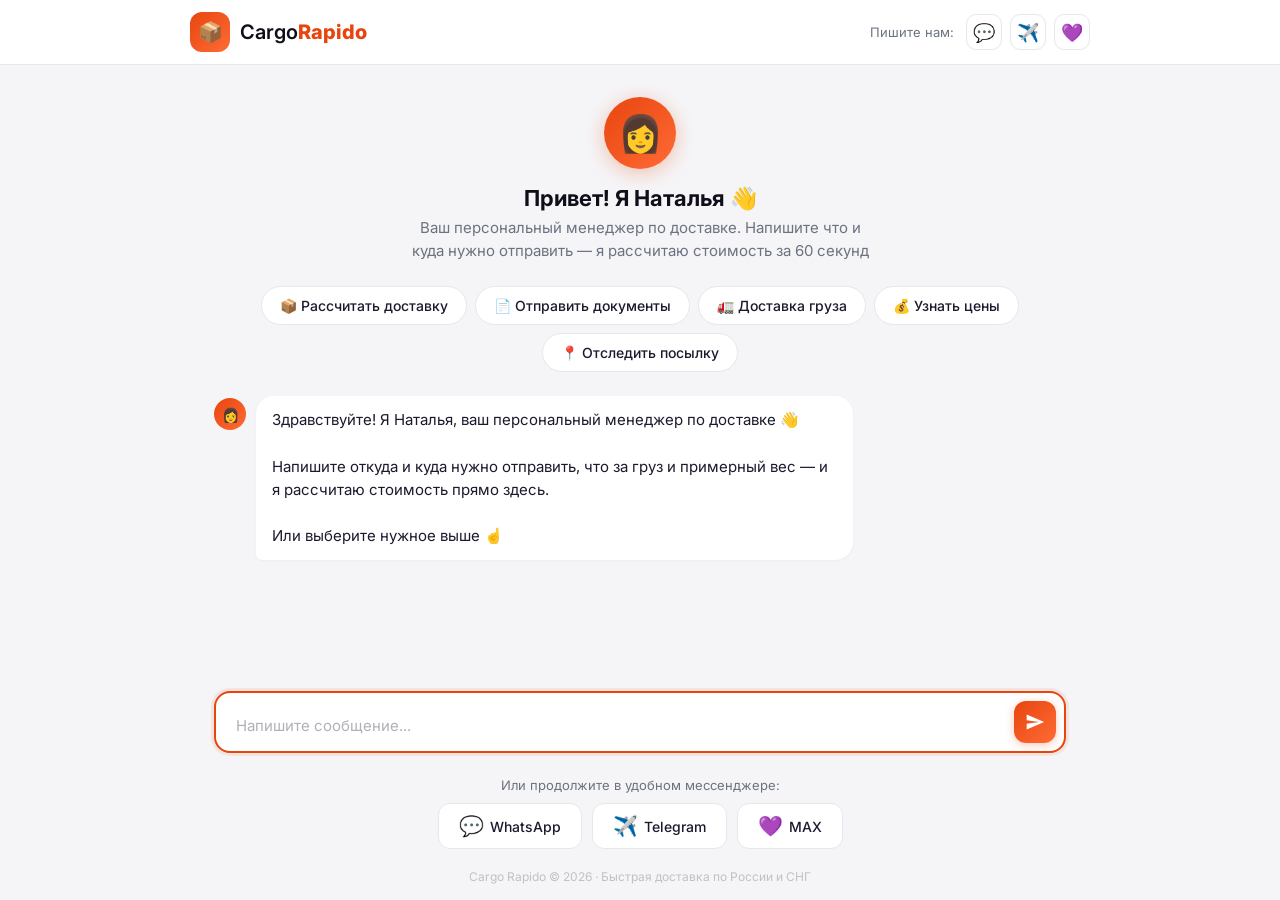
==== v2.html @ 40c9b36f "Add v2 - chat-first design, single dialog window" ====
<!DOCTYPE html>
<html lang="ru">
<head>
    <meta charset="UTF-8">
    <meta name="viewport" content="width=device-width, initial-scale=1.0, maximum-scale=1.0, user-scalable=no">
    <title>Cargo Rapido — Доставка по России и СНГ</title>
    <meta name="description" content="Напишите нам — и мы рассчитаем доставку за 60 секунд. Без форм, без ожидания.">
    <link rel="preconnect" href="https://fonts.googleapis.com">
    <link href="https://fonts.googleapis.com/css2?family=Inter:wght@400;500;600;700;800&display=swap" rel="stylesheet">
    <style>
        *, *::before, *::after { margin: 0; padding: 0; box-sizing: border-box; }

        :root {
            --primary: #E8450E;
            --primary-dark: #C73A0A;
            --primary-light: #FF6B35;
            --dark: #0F0F1A;
            --text: #1A1A2E;
            --text-light: #6B7280;
            --bg: #F5F5F7;
            --white: #FFFFFF;
            --border: #E5E7EB;
            --chat-bg: #FFFFFF;
            --msg-bot: #F0F0F5;
            --msg-user: var(--primary);
            --gradient: linear-gradient(135deg, var(--primary), var(--primary-light));
        }

        html, body {
            height: 100%;
            font-family: 'Inter', -apple-system, BlinkMacSystemFont, sans-serif;
            background: var(--bg);
            color: var(--text);
            -webkit-font-smoothing: antialiased;
        }

        body {
            display: flex;
            flex-direction: column;
        }

        /* ============ HEADER ============ */
        .header {
            background: var(--white);
            border-bottom: 1px solid var(--border);
            padding: 0 24px;
            flex-shrink: 0;
        }
        .header-inner {
            max-width: 900px;
            margin: 0 auto;
            height: 64px;
            display: flex;
            align-items: center;
            justify-content: space-between;
        }
        .logo {
            display: flex;
            align-items: center;
            gap: 10px;
            text-decoration: none;
            color: var(--dark);
        }
        .logo-icon {
            width: 40px;
            height: 40px;
            background: var(--gradient);
            border-radius: 12px;
            display: flex;
            align-items: center;
            justify-content: center;
            font-size: 20px;
        }
        .logo-text {
            font-size: 20px;
            font-weight: 600;
        }
        .logo-text strong {
            font-weight: 800;
            color: var(--primary);
        }
        .header-channels {
            display: flex;
            gap: 8px;
            align-items: center;
        }
        .header-channels span {
            font-size: 13px;
            color: var(--text-light);
            margin-right: 4px;
        }
        .channel-btn {
            width: 36px;
            height: 36px;
            border-radius: 10px;
            border: 1.5px solid var(--border);
            background: var(--white);
            display: flex;
            align-items: center;
            justify-content: center;
            cursor: pointer;
            transition: all 0.2s;
            text-decoration: none;
            font-size: 18px;
        }
        .channel-btn:hover {
            border-color: var(--primary);
            transform: translateY(-1px);
            box-shadow: 0 2px 8px rgba(0,0,0,0.08);
        }
        .channel-btn.wa:hover { border-color: #25D366; }
        .channel-btn.tg:hover { border-color: #0088cc; }
        .channel-btn.max:hover { border-color: #168DE2; }

        /* ============ MAIN CHAT ============ */
        .chat-wrapper {
            flex: 1;
            display: flex;
            flex-direction: column;
            max-width: 900px;
            width: 100%;
            margin: 0 auto;
            padding: 0;
            min-height: 0;
        }

        /* Welcome banner */
        .welcome {
            text-align: center;
            padding: 32px 24px 16px;
            flex-shrink: 0;
        }
        .welcome-avatar {
            width: 72px;
            height: 72px;
            border-radius: 50%;
            background: var(--gradient);
            display: flex;
            align-items: center;
            justify-content: center;
            font-size: 36px;
            margin: 0 auto 16px;
            box-shadow: 0 4px 20px rgba(232,69,14,0.3);
        }
        .welcome h1 {
            font-size: 22px;
            font-weight: 700;
            margin-bottom: 6px;
            color: var(--dark);
        }
        .welcome p {
            font-size: 15px;
            color: var(--text-light);
            max-width: 460px;
            margin: 0 auto;
            line-height: 1.5;
        }
        .welcome-hide { display: none; }

        /* Quick actions */
        .quick-actions {
            display: flex;
            gap: 8px;
            padding: 8px 24px 16px;
            flex-wrap: wrap;
            justify-content: center;
            flex-shrink: 0;
        }
        .quick-btn {
            padding: 10px 18px;
            background: var(--white);
            border: 1.5px solid var(--border);
            border-radius: 50px;
            font-size: 14px;
            font-family: inherit;
            font-weight: 500;
            color: var(--text);
            cursor: pointer;
            transition: all 0.2s;
            white-space: nowrap;
        }
        .quick-btn:hover {
            border-color: var(--primary);
            color: var(--primary);
            background: #FFF5F0;
        }
        .quick-hide { display: none; }

        /* Messages area */
        .messages {
            flex: 1;
            overflow-y: auto;
            padding: 8px 24px;
            display: flex;
            flex-direction: column;
            gap: 6px;
            min-height: 0;
        }

        .msg {
            display: flex;
            max-width: 75%;
            animation: msgIn 0.3s ease;
        }
        @keyframes msgIn {
            from { opacity: 0; transform: translateY(8px); }
            to { opacity: 1; transform: translateY(0); }
        }
        .msg.bot { align-self: flex-start; }
        .msg.user { align-self: flex-end; }

        .msg-avatar {
            width: 32px;
            height: 32px;
            border-radius: 50%;
            background: var(--gradient);
            display: flex;
            align-items: center;
            justify-content: center;
            font-size: 14px;
            flex-shrink: 0;
            margin-right: 10px;
            margin-top: 2px;
        }

        .msg-bubble {
            padding: 12px 16px;
            border-radius: 18px;
            font-size: 15px;
            line-height: 1.55;
            white-space: pre-wrap;
            word-break: break-word;
        }
        .msg.bot .msg-bubble {
            background: var(--white);
            color: var(--text);
            border-bottom-left-radius: 6px;
            box-shadow: 0 1px 3px rgba(0,0,0,0.04);
        }
        .msg.user .msg-bubble {
            background: var(--msg-user);
            color: white;
            border-bottom-right-radius: 6px;
        }

        .msg-typing .msg-bubble {
            color: var(--text-light);
        }
        .typing-dots {
            display: inline-flex;
            gap: 4px;
            align-items: center;
            height: 20px;
        }
        .typing-dots span {
            width: 7px;
            height: 7px;
            border-radius: 50%;
            background: var(--text-light);
            animation: dotBounce 1.4s infinite;
        }
        .typing-dots span:nth-child(2) { animation-delay: 0.2s; }
        .typing-dots span:nth-child(3) { animation-delay: 0.4s; }
        @keyframes dotBounce {
            0%, 60%, 100% { transform: translateY(0); opacity: 0.4; }
            30% { transform: translateY(-6px); opacity: 1; }
        }

        /* Input area */
        .input-area {
            flex-shrink: 0;
            padding: 12px 24px 24px;
            background: var(--bg);
        }
        .input-wrap {
            max-width: 900px;
            margin: 0 auto;
            display: flex;
            gap: 10px;
            align-items: flex-end;
            background: var(--white);
            border: 2px solid var(--border);
            border-radius: 16px;
            padding: 8px 8px 8px 20px;
            transition: border-color 0.2s;
        }
        .input-wrap:focus-within {
            border-color: var(--primary);
            box-shadow: 0 0 0 3px rgba(232,69,14,0.1);
        }
        .input-wrap textarea {
            flex: 1;
            border: none;
            outline: none;
            font-family: inherit;
            font-size: 15px;
            resize: none;
            max-height: 120px;
            line-height: 1.5;
            padding: 6px 0;
            background: transparent;
        }
        .input-wrap textarea::placeholder {
            color: #B0B0B8;
        }
        .send-btn {
            width: 42px;
            height: 42px;
            border-radius: 12px;
            background: var(--gradient);
            border: none;
            cursor: pointer;
            display: flex;
            align-items: center;
            justify-content: center;
            flex-shrink: 0;
            transition: all 0.2s;
            box-shadow: 0 2px 8px rgba(232,69,14,0.3);
        }
        .send-btn:hover {
            transform: scale(1.05);
            box-shadow: 0 4px 15px rgba(232,69,14,0.4);
        }
        .send-btn:disabled {
            opacity: 0.5;
            cursor: not-allowed;
            transform: none;
        }
        .send-btn svg {
            width: 20px;
            height: 20px;
            fill: white;
        }

        /* Channels footer */
        .channels-footer {
            flex-shrink: 0;
            text-align: center;
            padding: 0 24px 20px;
        }
        .channels-footer p {
            font-size: 13px;
            color: var(--text-light);
            margin-bottom: 10px;
        }
        .channels-row {
            display: flex;
            gap: 10px;
            justify-content: center;
        }
        .ch-link {
            display: flex;
            align-items: center;
            gap: 6px;
            padding: 10px 20px;
            background: var(--white);
            border: 1.5px solid var(--border);
            border-radius: 12px;
            text-decoration: none;
            color: var(--text);
            font-size: 14px;
            font-weight: 500;
            transition: all 0.2s;
        }
        .ch-link:hover {
            transform: translateY(-2px);
            box-shadow: 0 4px 12px rgba(0,0,0,0.08);
        }
        .ch-link.wa:hover { border-color: #25D366; color: #25D366; }
        .ch-link.tg:hover { border-color: #0088cc; color: #0088cc; }
        .ch-link.max:hover { border-color: #168DE2; color: #168DE2; }
        .ch-icon { font-size: 20px; }

        /* Powered by */
        .powered {
            text-align: center;
            padding: 0 0 16px;
            font-size: 12px;
            color: #C0C0C8;
        }
        .powered a {
            color: #A0A0A8;
            text-decoration: none;
        }

        /* ============ RESPONSIVE ============ */
        @media (max-width: 600px) {
            .header-inner { height: 56px; }
            .header-channels span { display: none; }
            .logo-text { font-size: 17px; }
            .welcome { padding: 24px 16px 12px; }
            .welcome h1 { font-size: 19px; }
            .welcome p { font-size: 14px; }
            .welcome-avatar { width: 60px; height: 60px; font-size: 28px; }
            .quick-actions { padding: 8px 16px 12px; }
            .quick-btn { padding: 8px 14px; font-size: 13px; }
            .messages { padding: 8px 16px; }
            .msg { max-width: 88%; }
            .input-area { padding: 8px 12px 16px; }
            .input-wrap { padding: 6px 6px 6px 14px; border-radius: 14px; }
            .channels-footer { padding: 0 16px 16px; }
            .ch-link { padding: 8px 14px; font-size: 13px; }
        }
    </style>
</head>
<body>

<!-- HEADER -->
<header class="header">
    <div class="header-inner">
        <a href="/" class="logo">
            <div class="logo-icon">📦</div>
            <span class="logo-text">Cargo<strong>Rapido</strong></span>
        </a>
        <div class="header-channels">
            <span>Пишите нам:</span>
            <a href="https://wa.me/74951234567" class="channel-btn wa" title="WhatsApp">💬</a>
            <a href="https://t.me/cargorapido_bot" class="channel-btn tg" title="Telegram">✈️</a>
            <a href="#" class="channel-btn max" title="VK / MAX">💜</a>
        </div>
    </div>
</header>

<!-- CHAT -->
<div class="chat-wrapper">

    <!-- Welcome -->
    <div class="welcome" id="welcome">
        <div class="welcome-avatar">👩</div>
        <h1>Привет! Я Наталья 👋</h1>
        <p>Ваш персональный менеджер по доставке. Напишите что и куда нужно отправить — я рассчитаю стоимость за 60 секунд</p>
    </div>

    <!-- Quick actions -->
    <div class="quick-actions" id="quick-actions">
        <button class="quick-btn" data-msg="Рассчитать доставку посылки">📦 Рассчитать доставку</button>
        <button class="quick-btn" data-msg="Отправить документы">📄 Отправить документы</button>
        <button class="quick-btn" data-msg="Доставка груза по России">🚛 Доставка груза</button>
        <button class="quick-btn" data-msg="Какие у вас цены?">💰 Узнать цены</button>
        <button class="quick-btn" data-msg="Отследить мою посылку">📍 Отследить посылку</button>
    </div>

    <!-- Messages -->
    <div class="messages" id="messages"></div>

    <!-- Input -->
    <div class="input-area">
        <div class="input-wrap">
            <textarea id="input" rows="1" placeholder="Напишите сообщение..." autofocus></textarea>
            <button class="send-btn" id="send-btn" title="Отправить">
                <svg viewBox="0 0 24 24"><path d="M2.01 21L23 12 2.01 3 2 10l15 2-15 2z"/></svg>
            </button>
        </div>
    </div>

    <!-- Channels -->
    <div class="channels-footer">
        <p>Или продолжите в удобном мессенджере:</p>
        <div class="channels-row">
            <a href="https://wa.me/74951234567" class="ch-link wa">
                <span class="ch-icon">💬</span> WhatsApp
            </a>
            <a href="https://t.me/cargorapido_bot" class="ch-link tg">
                <span class="ch-icon">✈️</span> Telegram
            </a>
            <a href="#" class="ch-link max">
                <span class="ch-icon">💜</span> MAX
            </a>
        </div>
    </div>

    <div class="powered">
        Cargo Rapido © 2026 · Быстрая доставка по России и СНГ
    </div>
</div>

<script>
const API_URL = window.CARGO_AI_API || 'https://cargo-rapido-assistant-production.up.railway.app';
const SESSION_KEY = 'cargo_session';
const messagesEl = document.getElementById('messages');
const inputEl = document.getElementById('input');
const sendBtn = document.getElementById('send-btn');
const welcomeEl = document.getElementById('welcome');
const quickEl = document.getElementById('quick-actions');

let sessionId = localStorage.getItem(SESSION_KEY);
if (!sessionId) {
    sessionId = 's_' + Math.random().toString(36).substr(2, 10) + Date.now();
    localStorage.setItem(SESSION_KEY, sessionId);
}

// Auto-resize textarea
inputEl.addEventListener('input', () => {
    inputEl.style.height = 'auto';
    inputEl.style.height = Math.min(inputEl.scrollHeight, 120) + 'px';
});

// Send on Enter (Shift+Enter for newline)
inputEl.addEventListener('keydown', (e) => {
    if (e.key === 'Enter' && !e.shiftKey) {
        e.preventDefault();
        sendMessage();
    }
});

sendBtn.addEventListener('click', sendMessage);

// Quick action buttons
document.querySelectorAll('.quick-btn').forEach(btn => {
    btn.addEventListener('click', () => {
        const msg = btn.dataset.msg;
        inputEl.value = msg;
        sendMessage();
    });
});

function addMessage(type, content, isHtml = false) {
    const div = document.createElement('div');
    div.className = `msg ${type}`;

    let inner = '';
    if (type === 'bot') {
        inner += '<div class="msg-avatar">👩</div>';
    }

    const bubble = document.createElement('div');
    bubble.className = 'msg-bubble';
    if (isHtml) {
        bubble.innerHTML = content;
    } else {
        bubble.textContent = content;
    }

    div.innerHTML = inner;
    div.appendChild(bubble);
    messagesEl.appendChild(div);
    messagesEl.scrollTop = messagesEl.scrollHeight;
    return div;
}

function showTyping() {
    const div = document.createElement('div');
    div.className = 'msg bot msg-typing';
    div.id = 'typing';
    div.innerHTML = `
        <div class="msg-avatar">👩</div>
        <div class="msg-bubble">
            <div class="typing-dots"><span></span><span></span><span></span></div>
        </div>
    `;
    messagesEl.appendChild(div);
    messagesEl.scrollTop = messagesEl.scrollHeight;
}

function hideTyping() {
    const t = document.getElementById('typing');
    if (t) t.remove();
}

async function sendMessage() {
    const text = inputEl.value.trim();
    if (!text) return;

    // Hide welcome & quick actions after first message
    welcomeEl.classList.add('welcome-hide');
    quickEl.classList.add('quick-hide');

    inputEl.value = '';
    inputEl.style.height = 'auto';
    sendBtn.disabled = true;

    addMessage('user', text);
    showTyping();

    try {
        const resp = await fetch(`${API_URL}/chat`, {
            method: 'POST',
            headers: { 'Content-Type': 'application/json' },
            body: JSON.stringify({ session_id: sessionId, message: text }),
        });

        if (!resp.ok) throw new Error('API error');

        const data = await resp.json();
        hideTyping();
        addMessage('bot', data.reply);
    } catch (err) {
        hideTyping();
        addMessage('bot', 'Извините, сейчас я не могу ответить. Напишите нам в WhatsApp или Telegram — менеджер ответит мгновенно! 🙏');
    }

    sendBtn.disabled = false;
    inputEl.focus();
}

// Show initial greeting after brief delay
setTimeout(() => {
    addMessage('bot', 'Здравствуйте! Я Наталья, ваш персональный менеджер по доставке 👋\n\nНапишите откуда и куда нужно отправить, что за груз и примерный вес — и я рассчитаю стоимость прямо здесь.\n\nИли выберите нужное выше ☝️');
}, 800);
</script>

</body>
</html>
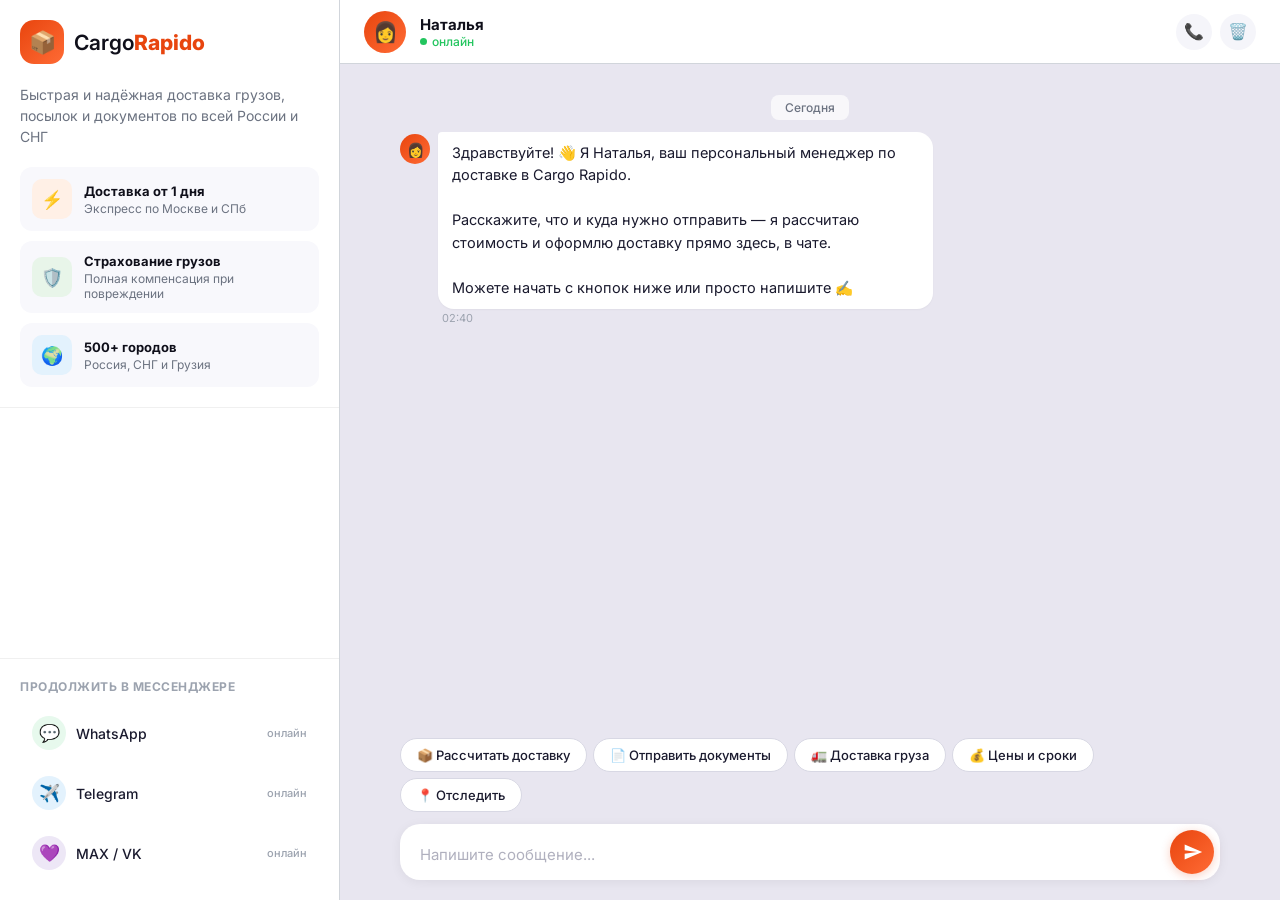
==== commit ac4f4caf: "v2 redesign: full messenger-style chat interface like WhatsApp Web" ====
--- a/v2.html
+++ b/v2.html
@@ -2,9 +2,9 @@
 <html lang="ru">
 <head>
     <meta charset="UTF-8">
-    <meta name="viewport" content="width=device-width, initial-scale=1.0, maximum-scale=1.0, user-scalable=no">
+    <meta name="viewport" content="width=device-width, initial-scale=1.0, maximum-scale=1.0">
     <title>Cargo Rapido — Доставка по России и СНГ</title>
-    <meta name="description" content="Напишите нам — и мы рассчитаем доставку за 60 секунд. Без форм, без ожидания.">
+    <meta name="description" content="Напишите менеджеру — рассчитаем доставку за 60 секунд">
     <link rel="preconnect" href="https://fonts.googleapis.com">
     <link href="https://fonts.googleapis.com/css2?family=Inter:wght@400;500;600;700;800&display=swap" rel="stylesheet">
     <style>
@@ -12,221 +12,308 @@
 
         :root {
             --primary: #E8450E;
-            --primary-dark: #C73A0A;
             --primary-light: #FF6B35;
             --dark: #0F0F1A;
             --text: #1A1A2E;
             --text-light: #6B7280;
-            --bg: #F5F5F7;
+            --text-muted: #9CA3AF;
+            --bg: #EFEEF4;
+            --chat-bg: #E8E6F0;
             --white: #FFFFFF;
-            --border: #E5E7EB;
-            --chat-bg: #FFFFFF;
-            --msg-bot: #F0F0F5;
-            --msg-user: var(--primary);
+            --border: #D1D5DB;
             --gradient: linear-gradient(135deg, var(--primary), var(--primary-light));
         }
 
         html, body {
             height: 100%;
-            font-family: 'Inter', -apple-system, BlinkMacSystemFont, sans-serif;
-            background: var(--bg);
+            font-family: 'Inter', -apple-system, sans-serif;
+            background: var(--dark);
+            -webkit-font-smoothing: antialiased;
+            overflow: hidden;
+        }
+
+        /* ============ FULL PAGE LAYOUT ============ */
+        .app {
+            height: 100%;
+            display: flex;
+            background: var(--dark);
+        }
+
+        /* ============ SIDEBAR ============ */
+        .sidebar {
+            width: 340px;
+            background: var(--white);
+            border-right: 1px solid var(--border);
+            display: flex;
+            flex-direction: column;
+            flex-shrink: 0;
+        }
+        .sidebar-header {
+            padding: 20px;
+            border-bottom: 1px solid #F0F0F0;
+        }
+        .sidebar-logo {
+            display: flex;
+            align-items: center;
+            gap: 10px;
+            margin-bottom: 20px;
+        }
+        .sidebar-logo-icon {
+            width: 44px;
+            height: 44px;
+            background: var(--gradient);
+            border-radius: 14px;
+            display: flex;
+            align-items: center;
+            justify-content: center;
+            font-size: 22px;
+        }
+        .sidebar-logo-text {
+            font-size: 21px;
+            font-weight: 600;
+            color: var(--dark);
+        }
+        .sidebar-logo-text strong {
+            font-weight: 800;
+            color: var(--primary);
+        }
+        .sidebar-desc {
+            font-size: 14px;
+            color: var(--text-light);
+            line-height: 1.5;
+            margin-bottom: 20px;
+        }
+
+        /* Info cards */
+        .info-cards {
+            display: flex;
+            flex-direction: column;
+            gap: 10px;
+        }
+        .info-card {
+            display: flex;
+            align-items: center;
+            gap: 12px;
+            padding: 12px;
+            background: #F8F8FC;
+            border-radius: 12px;
+        }
+        .info-card-icon {
+            width: 40px;
+            height: 40px;
+            border-radius: 10px;
+            display: flex;
+            align-items: center;
+            justify-content: center;
+            font-size: 18px;
+            flex-shrink: 0;
+        }
+        .info-card-icon.speed { background: #FFF0E6; }
+        .info-card-icon.shield { background: #E8F5E9; }
+        .info-card-icon.geo { background: #E3F2FD; }
+        .info-card h4 {
+            font-size: 13px;
+            font-weight: 700;
+            color: var(--dark);
+            margin-bottom: 2px;
+        }
+        .info-card p {
+            font-size: 12px;
+            color: var(--text-light);
+        }
+
+        /* Sidebar messenger links */
+        .sidebar-channels {
+            padding: 20px;
+            border-top: 1px solid #F0F0F0;
+            margin-top: auto;
+        }
+        .sidebar-channels-title {
+            font-size: 12px;
+            font-weight: 700;
+            color: var(--text-muted);
+            text-transform: uppercase;
+            letter-spacing: 0.5px;
+            margin-bottom: 12px;
+        }
+        .ch-list {
+            display: flex;
+            flex-direction: column;
+            gap: 6px;
+        }
+        .ch-item {
+            display: flex;
+            align-items: center;
+            gap: 10px;
+            padding: 10px 12px;
+            border-radius: 10px;
+            text-decoration: none;
             color: var(--text);
-            -webkit-font-smoothing: antialiased;
-        }
-
-        body {
+            font-size: 14px;
+            font-weight: 500;
+            transition: all 0.15s;
+        }
+        .ch-item:hover { background: #F5F5FA; }
+        .ch-item-icon {
+            width: 34px;
+            height: 34px;
+            border-radius: 50%;
+            display: flex;
+            align-items: center;
+            justify-content: center;
+            font-size: 17px;
+        }
+        .ch-item-icon.wa { background: #E7F9ED; }
+        .ch-item-icon.tg { background: #E3F2FD; }
+        .ch-item-icon.max { background: #EDE7F6; }
+        .ch-item-badge {
+            margin-left: auto;
+            font-size: 11px;
+            color: var(--text-muted);
+        }
+
+        /* ============ CHAT AREA ============ */
+        .chat {
+            flex: 1;
             display: flex;
             flex-direction: column;
-        }
-
-        /* ============ HEADER ============ */
-        .header {
+            background: var(--chat-bg);
+            min-width: 0;
+        }
+
+        /* Chat header */
+        .chat-header {
+            height: 64px;
             background: var(--white);
             border-bottom: 1px solid var(--border);
+            display: flex;
+            align-items: center;
             padding: 0 24px;
-            flex-shrink: 0;
-        }
-        .header-inner {
-            max-width: 900px;
-            margin: 0 auto;
-            height: 64px;
-            display: flex;
-            align-items: center;
-            justify-content: space-between;
-        }
-        .logo {
-            display: flex;
-            align-items: center;
-            gap: 10px;
-            text-decoration: none;
+            gap: 14px;
+            flex-shrink: 0;
+        }
+        .chat-avatar {
+            width: 42px;
+            height: 42px;
+            border-radius: 50%;
+            background: var(--gradient);
+            display: flex;
+            align-items: center;
+            justify-content: center;
+            font-size: 20px;
+            flex-shrink: 0;
+        }
+        .chat-header-info h3 {
+            font-size: 15px;
+            font-weight: 700;
             color: var(--dark);
         }
-        .logo-icon {
-            width: 40px;
-            height: 40px;
-            background: var(--gradient);
-            border-radius: 12px;
-            display: flex;
-            align-items: center;
-            justify-content: center;
-            font-size: 20px;
-        }
-        .logo-text {
-            font-size: 20px;
-            font-weight: 600;
-        }
-        .logo-text strong {
-            font-weight: 800;
-            color: var(--primary);
-        }
-        .header-channels {
+        .chat-header-status {
+            display: flex;
+            align-items: center;
+            gap: 5px;
+            font-size: 12px;
+            color: #22C55E;
+            font-weight: 500;
+        }
+        .status-dot {
+            width: 7px;
+            height: 7px;
+            border-radius: 50%;
+            background: #22C55E;
+            animation: statusPulse 2s infinite;
+        }
+        @keyframes statusPulse {
+            0%, 100% { opacity: 1; }
+            50% { opacity: 0.5; }
+        }
+        .chat-header-right {
+            margin-left: auto;
             display: flex;
             gap: 8px;
-            align-items: center;
-        }
-        .header-channels span {
-            font-size: 13px;
-            color: var(--text-light);
-            margin-right: 4px;
-        }
-        .channel-btn {
+        }
+        .header-btn {
             width: 36px;
             height: 36px;
-            border-radius: 10px;
-            border: 1.5px solid var(--border);
-            background: var(--white);
-            display: flex;
-            align-items: center;
-            justify-content: center;
+            border-radius: 50%;
+            border: none;
+            background: #F5F5FA;
             cursor: pointer;
-            transition: all 0.2s;
-            text-decoration: none;
-            font-size: 18px;
-        }
-        .channel-btn:hover {
-            border-color: var(--primary);
-            transform: translateY(-1px);
-            box-shadow: 0 2px 8px rgba(0,0,0,0.08);
-        }
-        .channel-btn.wa:hover { border-color: #25D366; }
-        .channel-btn.tg:hover { border-color: #0088cc; }
-        .channel-btn.max:hover { border-color: #168DE2; }
-
-        /* ============ MAIN CHAT ============ */
-        .chat-wrapper {
-            flex: 1;
-            display: flex;
-            flex-direction: column;
-            max-width: 900px;
-            width: 100%;
-            margin: 0 auto;
-            padding: 0;
-            min-height: 0;
-        }
-
-        /* Welcome banner */
-        .welcome {
-            text-align: center;
-            padding: 32px 24px 16px;
-            flex-shrink: 0;
-        }
-        .welcome-avatar {
-            width: 72px;
-            height: 72px;
-            border-radius: 50%;
-            background: var(--gradient);
-            display: flex;
-            align-items: center;
-            justify-content: center;
-            font-size: 36px;
-            margin: 0 auto 16px;
-            box-shadow: 0 4px 20px rgba(232,69,14,0.3);
-        }
-        .welcome h1 {
-            font-size: 22px;
-            font-weight: 700;
-            margin-bottom: 6px;
-            color: var(--dark);
-        }
-        .welcome p {
-            font-size: 15px;
-            color: var(--text-light);
-            max-width: 460px;
-            margin: 0 auto;
-            line-height: 1.5;
-        }
-        .welcome-hide { display: none; }
-
-        /* Quick actions */
-        .quick-actions {
-            display: flex;
-            gap: 8px;
-            padding: 8px 24px 16px;
-            flex-wrap: wrap;
-            justify-content: center;
-            flex-shrink: 0;
-        }
-        .quick-btn {
-            padding: 10px 18px;
-            background: var(--white);
-            border: 1.5px solid var(--border);
-            border-radius: 50px;
-            font-size: 14px;
-            font-family: inherit;
-            font-weight: 500;
-            color: var(--text);
-            cursor: pointer;
-            transition: all 0.2s;
-            white-space: nowrap;
-        }
-        .quick-btn:hover {
-            border-color: var(--primary);
-            color: var(--primary);
-            background: #FFF5F0;
-        }
-        .quick-hide { display: none; }
-
-        /* Messages area */
-        .messages {
+            font-size: 16px;
+            display: flex;
+            align-items: center;
+            justify-content: center;
+            transition: background 0.15s;
+        }
+        .header-btn:hover { background: #EEEEF4; }
+
+        /* Messages */
+        .chat-messages {
             flex: 1;
             overflow-y: auto;
-            padding: 8px 24px;
+            padding: 20px 60px;
             display: flex;
             flex-direction: column;
-            gap: 6px;
-            min-height: 0;
-        }
-
+            gap: 4px;
+            scroll-behavior: smooth;
+        }
+
+        /* Date separator */
+        .date-sep {
+            text-align: center;
+            padding: 12px 0;
+        }
+        .date-sep span {
+            background: rgba(255,255,255,0.7);
+            padding: 5px 14px;
+            border-radius: 8px;
+            font-size: 12px;
+            color: var(--text-light);
+            font-weight: 500;
+        }
+
+        /* Message bubbles */
         .msg {
             display: flex;
-            max-width: 75%;
-            animation: msgIn 0.3s ease;
-        }
-        @keyframes msgIn {
-            from { opacity: 0; transform: translateY(8px); }
+            gap: 8px;
+            max-width: 65%;
+            animation: msgSlide 0.25s ease;
+        }
+        @keyframes msgSlide {
+            from { opacity: 0; transform: translateY(6px); }
             to { opacity: 1; transform: translateY(0); }
         }
-        .msg.bot { align-self: flex-start; }
-        .msg.user { align-self: flex-end; }
-
-        .msg-avatar {
-            width: 32px;
-            height: 32px;
+        .msg.bot {
+            align-self: flex-start;
+        }
+        .msg.user {
+            align-self: flex-end;
+            flex-direction: row-reverse;
+        }
+
+        .msg-ava {
+            width: 30px;
+            height: 30px;
             border-radius: 50%;
-            background: var(--gradient);
             display: flex;
             align-items: center;
             justify-content: center;
             font-size: 14px;
             flex-shrink: 0;
-            margin-right: 10px;
             margin-top: 2px;
         }
+        .msg.bot .msg-ava { background: var(--gradient); }
+        .msg.user .msg-ava { background: #C7D2FE; font-size: 13px; }
+
+        .msg-content {
+            display: flex;
+            flex-direction: column;
+            gap: 2px;
+        }
 
         .msg-bubble {
-            padding: 12px 16px;
-            border-radius: 18px;
-            font-size: 15px;
+            padding: 10px 14px;
+            font-size: 14.5px;
             line-height: 1.55;
             white-space: pre-wrap;
             word-break: break-word;
@@ -234,79 +321,101 @@
         .msg.bot .msg-bubble {
             background: var(--white);
             color: var(--text);
-            border-bottom-left-radius: 6px;
-            box-shadow: 0 1px 3px rgba(0,0,0,0.04);
+            border-radius: 4px 16px 16px 16px;
+            box-shadow: 0 1px 2px rgba(0,0,0,0.04);
         }
         .msg.user .msg-bubble {
-            background: var(--msg-user);
+            background: var(--primary);
             color: white;
-            border-bottom-right-radius: 6px;
-        }
-
-        .msg-typing .msg-bubble {
-            color: var(--text-light);
-        }
-        .typing-dots {
-            display: inline-flex;
-            gap: 4px;
-            align-items: center;
-            height: 20px;
-        }
-        .typing-dots span {
-            width: 7px;
-            height: 7px;
+            border-radius: 16px 4px 16px 16px;
+        }
+
+        .msg-time {
+            font-size: 11px;
+            color: var(--text-muted);
+            padding: 0 4px;
+        }
+        .msg.user .msg-time { text-align: right; }
+
+        /* Tail for first in group */
+        .msg.bot.first .msg-bubble { border-top-left-radius: 4px; }
+        .msg.user.first .msg-bubble { border-top-right-radius: 4px; }
+
+        /* Typing indicator */
+        .typing-indicator {
+            display: flex;
+            gap: 8px;
+            align-self: flex-start;
+            max-width: 65%;
+        }
+        .typing-indicator .msg-ava {
+            width: 30px;
+            height: 30px;
             border-radius: 50%;
-            background: var(--text-light);
-            animation: dotBounce 1.4s infinite;
-        }
-        .typing-dots span:nth-child(2) { animation-delay: 0.2s; }
-        .typing-dots span:nth-child(3) { animation-delay: 0.4s; }
-        @keyframes dotBounce {
-            0%, 60%, 100% { transform: translateY(0); opacity: 0.4; }
-            30% { transform: translateY(-6px); opacity: 1; }
-        }
-
-        /* Input area */
-        .input-area {
-            flex-shrink: 0;
-            padding: 12px 24px 24px;
-            background: var(--bg);
-        }
-        .input-wrap {
-            max-width: 900px;
-            margin: 0 auto;
-            display: flex;
+            background: var(--gradient);
+            display: flex;
+            align-items: center;
+            justify-content: center;
+            font-size: 14px;
+            flex-shrink: 0;
+        }
+        .typing-bubble {
+            background: var(--white);
+            border-radius: 4px 16px 16px 16px;
+            padding: 12px 18px;
+            display: flex;
+            gap: 5px;
+            align-items: center;
+            box-shadow: 0 1px 2px rgba(0,0,0,0.04);
+        }
+        .typing-bubble span {
+            width: 8px;
+            height: 8px;
+            border-radius: 50%;
+            background: #B8B8C8;
+            animation: typeDot 1.4s infinite;
+        }
+        .typing-bubble span:nth-child(2) { animation-delay: 0.2s; }
+        .typing-bubble span:nth-child(3) { animation-delay: 0.4s; }
+        @keyframes typeDot {
+            0%, 60%, 100% { transform: translateY(0); background: #B8B8C8; }
+            30% { transform: translateY(-5px); background: #8888A0; }
+        }
+
+        /* ============ INPUT AREA ============ */
+        .chat-input {
+            padding: 12px 60px 20px;
+            background: var(--chat-bg);
+            flex-shrink: 0;
+        }
+        .input-box {
+            display: flex;
+            align-items: flex-end;
             gap: 10px;
-            align-items: flex-end;
             background: var(--white);
-            border: 2px solid var(--border);
-            border-radius: 16px;
-            padding: 8px 8px 8px 20px;
-            transition: border-color 0.2s;
-        }
-        .input-wrap:focus-within {
-            border-color: var(--primary);
-            box-shadow: 0 0 0 3px rgba(232,69,14,0.1);
-        }
-        .input-wrap textarea {
+            border-radius: 20px;
+            padding: 6px 6px 6px 20px;
+            box-shadow: 0 2px 12px rgba(0,0,0,0.06);
+        }
+        .input-box textarea {
             flex: 1;
             border: none;
             outline: none;
             font-family: inherit;
             font-size: 15px;
             resize: none;
-            max-height: 120px;
+            max-height: 100px;
             line-height: 1.5;
-            padding: 6px 0;
+            padding: 8px 0;
             background: transparent;
-        }
-        .input-wrap textarea::placeholder {
-            color: #B0B0B8;
-        }
-        .send-btn {
-            width: 42px;
-            height: 42px;
-            border-radius: 12px;
+            color: var(--text);
+        }
+        .input-box textarea::placeholder { color: #B0B0BE; }
+
+        .input-send {
+            width: 44px;
+            height: 44px;
+            border-radius: 50%;
             background: var(--gradient);
             border: none;
             cursor: pointer;
@@ -314,225 +423,242 @@
             align-items: center;
             justify-content: center;
             flex-shrink: 0;
-            transition: all 0.2s;
-            box-shadow: 0 2px 8px rgba(232,69,14,0.3);
-        }
-        .send-btn:hover {
-            transform: scale(1.05);
-            box-shadow: 0 4px 15px rgba(232,69,14,0.4);
-        }
-        .send-btn:disabled {
-            opacity: 0.5;
-            cursor: not-allowed;
-            transform: none;
-        }
-        .send-btn svg {
-            width: 20px;
-            height: 20px;
-            fill: white;
-        }
-
-        /* Channels footer */
-        .channels-footer {
-            flex-shrink: 0;
-            text-align: center;
-            padding: 0 24px 20px;
-        }
-        .channels-footer p {
+            transition: all 0.15s;
+            box-shadow: 0 2px 10px rgba(232,69,14,0.25);
+        }
+        .input-send:hover { transform: scale(1.05); box-shadow: 0 4px 16px rgba(232,69,14,0.35); }
+        .input-send:disabled { opacity: 0.4; cursor: default; transform: none; }
+        .input-send svg { width: 20px; height: 20px; fill: white; margin-left: 2px; }
+
+        /* Quick replies */
+        .quick-replies {
+            display: flex;
+            gap: 6px;
+            flex-wrap: wrap;
+            padding: 10px 60px 0;
+            flex-shrink: 0;
+        }
+        .quick-replies.hidden { display: none; }
+        .qr-btn {
+            padding: 8px 16px;
+            background: var(--white);
+            border: 1.5px solid #D8D8E4;
+            border-radius: 50px;
             font-size: 13px;
-            color: var(--text-light);
-            margin-bottom: 10px;
-        }
-        .channels-row {
-            display: flex;
-            gap: 10px;
-            justify-content: center;
-        }
-        .ch-link {
-            display: flex;
-            align-items: center;
+            font-family: inherit;
+            font-weight: 500;
+            color: var(--text);
+            cursor: pointer;
+            transition: all 0.15s;
+            white-space: nowrap;
+        }
+        .qr-btn:hover {
+            border-color: var(--primary);
+            color: var(--primary);
+            background: #FFF8F5;
+        }
+
+        /* ============ MOBILE ============ */
+        @media (max-width: 768px) {
+            .sidebar { display: none; }
+            .chat-messages { padding: 16px 16px; }
+            .chat-input { padding: 8px 16px 14px; }
+            .quick-replies { padding: 8px 16px 0; }
+            .msg { max-width: 82%; }
+            .input-box { border-radius: 16px; padding: 4px 4px 4px 16px; }
+        }
+
+        /* ============ MOBILE BOTTOM BAR ============ */
+        .mobile-channels {
+            display: none;
+            flex-shrink: 0;
+            background: var(--white);
+            border-top: 1px solid var(--border);
+            padding: 8px 16px;
+        }
+        .mobile-channels-row {
+            display: flex;
+            gap: 8px;
+            justify-content: center;
+        }
+        .mob-ch {
+            flex: 1;
+            display: flex;
+            align-items: center;
+            justify-content: center;
             gap: 6px;
-            padding: 10px 20px;
-            background: var(--white);
-            border: 1.5px solid var(--border);
-            border-radius: 12px;
+            padding: 10px;
+            background: #F8F8FC;
+            border-radius: 10px;
             text-decoration: none;
             color: var(--text);
-            font-size: 14px;
+            font-size: 13px;
             font-weight: 500;
-            transition: all 0.2s;
-        }
-        .ch-link:hover {
-            transform: translateY(-2px);
-            box-shadow: 0 4px 12px rgba(0,0,0,0.08);
-        }
-        .ch-link.wa:hover { border-color: #25D366; color: #25D366; }
-        .ch-link.tg:hover { border-color: #0088cc; color: #0088cc; }
-        .ch-link.max:hover { border-color: #168DE2; color: #168DE2; }
-        .ch-icon { font-size: 20px; }
-
-        /* Powered by */
-        .powered {
-            text-align: center;
-            padding: 0 0 16px;
-            font-size: 12px;
-            color: #C0C0C8;
-        }
-        .powered a {
-            color: #A0A0A8;
-            text-decoration: none;
-        }
-
-        /* ============ RESPONSIVE ============ */
-        @media (max-width: 600px) {
-            .header-inner { height: 56px; }
-            .header-channels span { display: none; }
-            .logo-text { font-size: 17px; }
-            .welcome { padding: 24px 16px 12px; }
-            .welcome h1 { font-size: 19px; }
-            .welcome p { font-size: 14px; }
-            .welcome-avatar { width: 60px; height: 60px; font-size: 28px; }
-            .quick-actions { padding: 8px 16px 12px; }
-            .quick-btn { padding: 8px 14px; font-size: 13px; }
-            .messages { padding: 8px 16px; }
-            .msg { max-width: 88%; }
-            .input-area { padding: 8px 12px 16px; }
-            .input-wrap { padding: 6px 6px 6px 14px; border-radius: 14px; }
-            .channels-footer { padding: 0 16px 16px; }
-            .ch-link { padding: 8px 14px; font-size: 13px; }
+        }
+
+        @media (max-width: 768px) {
+            .mobile-channels { display: block; }
         }
     </style>
 </head>
 <body>
 
-<!-- HEADER -->
-<header class="header">
-    <div class="header-inner">
-        <a href="/" class="logo">
-            <div class="logo-icon">📦</div>
-            <span class="logo-text">Cargo<strong>Rapido</strong></span>
-        </a>
-        <div class="header-channels">
-            <span>Пишите нам:</span>
-            <a href="https://wa.me/74951234567" class="channel-btn wa" title="WhatsApp">💬</a>
-            <a href="https://t.me/cargorapido_bot" class="channel-btn tg" title="Telegram">✈️</a>
-            <a href="#" class="channel-btn max" title="VK / MAX">💜</a>
+<div class="app">
+
+    <!-- SIDEBAR (desktop) -->
+    <aside class="sidebar">
+        <div class="sidebar-header">
+            <div class="sidebar-logo">
+                <div class="sidebar-logo-icon">📦</div>
+                <span class="sidebar-logo-text">Cargo<strong>Rapido</strong></span>
+            </div>
+            <p class="sidebar-desc">
+                Быстрая и надёжная доставка грузов, посылок и документов по всей России и СНГ
+            </p>
+            <div class="info-cards">
+                <div class="info-card">
+                    <div class="info-card-icon speed">⚡</div>
+                    <div>
+                        <h4>Доставка от 1 дня</h4>
+                        <p>Экспресс по Москве и СПб</p>
+                    </div>
+                </div>
+                <div class="info-card">
+                    <div class="info-card-icon shield">🛡️</div>
+                    <div>
+                        <h4>Страхование грузов</h4>
+                        <p>Полная компенсация при повреждении</p>
+                    </div>
+                </div>
+                <div class="info-card">
+                    <div class="info-card-icon geo">🌍</div>
+                    <div>
+                        <h4>500+ городов</h4>
+                        <p>Россия, СНГ и Грузия</p>
+                    </div>
+                </div>
+            </div>
         </div>
-    </div>
-</header>
-
-<!-- CHAT -->
-<div class="chat-wrapper">
-
-    <!-- Welcome -->
-    <div class="welcome" id="welcome">
-        <div class="welcome-avatar">👩</div>
-        <h1>Привет! Я Наталья 👋</h1>
-        <p>Ваш персональный менеджер по доставке. Напишите что и куда нужно отправить — я рассчитаю стоимость за 60 секунд</p>
-    </div>
-
-    <!-- Quick actions -->
-    <div class="quick-actions" id="quick-actions">
-        <button class="quick-btn" data-msg="Рассчитать доставку посылки">📦 Рассчитать доставку</button>
-        <button class="quick-btn" data-msg="Отправить документы">📄 Отправить документы</button>
-        <button class="quick-btn" data-msg="Доставка груза по России">🚛 Доставка груза</button>
-        <button class="quick-btn" data-msg="Какие у вас цены?">💰 Узнать цены</button>
-        <button class="quick-btn" data-msg="Отследить мою посылку">📍 Отследить посылку</button>
-    </div>
-
-    <!-- Messages -->
-    <div class="messages" id="messages"></div>
-
-    <!-- Input -->
-    <div class="input-area">
-        <div class="input-wrap">
-            <textarea id="input" rows="1" placeholder="Напишите сообщение..." autofocus></textarea>
-            <button class="send-btn" id="send-btn" title="Отправить">
-                <svg viewBox="0 0 24 24"><path d="M2.01 21L23 12 2.01 3 2 10l15 2-15 2z"/></svg>
-            </button>
+
+        <div class="sidebar-channels">
+            <div class="sidebar-channels-title">Продолжить в мессенджере</div>
+            <div class="ch-list">
+                <a href="https://wa.me/74951234567" class="ch-item">
+                    <div class="ch-item-icon wa">💬</div>
+                    WhatsApp
+                    <span class="ch-item-badge">онлайн</span>
+                </a>
+                <a href="https://t.me/cargorapido_bot" class="ch-item">
+                    <div class="ch-item-icon tg">✈️</div>
+                    Telegram
+                    <span class="ch-item-badge">онлайн</span>
+                </a>
+                <a href="#" class="ch-item">
+                    <div class="ch-item-icon max">💜</div>
+                    MAX / VK
+                    <span class="ch-item-badge">онлайн</span>
+                </a>
+            </div>
         </div>
-    </div>
-
-    <!-- Channels -->
-    <div class="channels-footer">
-        <p>Или продолжите в удобном мессенджере:</p>
-        <div class="channels-row">
-            <a href="https://wa.me/74951234567" class="ch-link wa">
-                <span class="ch-icon">💬</span> WhatsApp
-            </a>
-            <a href="https://t.me/cargorapido_bot" class="ch-link tg">
-                <span class="ch-icon">✈️</span> Telegram
-            </a>
-            <a href="#" class="ch-link max">
-                <span class="ch-icon">💜</span> MAX
-            </a>
+    </aside>
+
+    <!-- CHAT -->
+    <main class="chat">
+        <!-- Header -->
+        <div class="chat-header">
+            <div class="chat-avatar">👩</div>
+            <div class="chat-header-info">
+                <h3>Наталья</h3>
+                <div class="chat-header-status">
+                    <div class="status-dot"></div>
+                    онлайн
+                </div>
+            </div>
+            <div class="chat-header-right">
+                <button class="header-btn" title="Телефон">📞</button>
+                <button class="header-btn" title="Очистить чат" id="clear-btn">🗑️</button>
+            </div>
         </div>
-    </div>
-
-    <div class="powered">
-        Cargo Rapido © 2026 · Быстрая доставка по России и СНГ
-    </div>
+
+        <!-- Messages -->
+        <div class="chat-messages" id="messages">
+            <div class="date-sep"><span>Сегодня</span></div>
+        </div>
+
+        <!-- Quick replies -->
+        <div class="quick-replies" id="quick-replies">
+            <button class="qr-btn" data-msg="Рассчитать доставку посылки">📦 Рассчитать доставку</button>
+            <button class="qr-btn" data-msg="Отправить документы срочно">📄 Отправить документы</button>
+            <button class="qr-btn" data-msg="Доставка груза из Москвы">🚛 Доставка груза</button>
+            <button class="qr-btn" data-msg="Какие у вас цены и сроки?">💰 Цены и сроки</button>
+            <button class="qr-btn" data-msg="Отследить мою посылку">📍 Отследить</button>
+        </div>
+
+        <!-- Input -->
+        <div class="chat-input">
+            <div class="input-box">
+                <textarea id="input" rows="1" placeholder="Напишите сообщение..."></textarea>
+                <button class="input-send" id="send-btn">
+                    <svg viewBox="0 0 24 24"><path d="M2.01 21L23 12 2.01 3 2 10l15 2-15 2z"/></svg>
+                </button>
+            </div>
+        </div>
+
+        <!-- Mobile channels -->
+        <div class="mobile-channels">
+            <div class="mobile-channels-row">
+                <a href="https://wa.me/74951234567" class="mob-ch">💬 WhatsApp</a>
+                <a href="https://t.me/cargorapido_bot" class="mob-ch">✈️ Telegram</a>
+                <a href="#" class="mob-ch">💜 MAX</a>
+            </div>
+        </div>
+    </main>
 </div>
 
 <script>
 const API_URL = window.CARGO_AI_API || 'https://cargo-rapido-assistant-production.up.railway.app';
-const SESSION_KEY = 'cargo_session';
 const messagesEl = document.getElementById('messages');
 const inputEl = document.getElementById('input');
-const sendBtn = document.getElementById('send-btn');
-const welcomeEl = document.getElementById('welcome');
-const quickEl = document.getElementById('quick-actions');
-
-let sessionId = localStorage.getItem(SESSION_KEY);
+const sendBtnEl = document.getElementById('send-btn');
+const quickEl = document.getElementById('quick-replies');
+const clearBtn = document.getElementById('clear-btn');
+
+let sessionId = localStorage.getItem('cargo_sid');
 if (!sessionId) {
-    sessionId = 's_' + Math.random().toString(36).substr(2, 10) + Date.now();
-    localStorage.setItem(SESSION_KEY, sessionId);
+    sessionId = 'cr_' + Math.random().toString(36).substr(2, 10) + Date.now();
+    localStorage.setItem('cargo_sid', sessionId);
 }
 
-// Auto-resize textarea
-inputEl.addEventListener('input', () => {
-    inputEl.style.height = 'auto';
-    inputEl.style.height = Math.min(inputEl.scrollHeight, 120) + 'px';
-});
-
-// Send on Enter (Shift+Enter for newline)
-inputEl.addEventListener('keydown', (e) => {
-    if (e.key === 'Enter' && !e.shiftKey) {
-        e.preventDefault();
-        sendMessage();
-    }
-});
-
-sendBtn.addEventListener('click', sendMessage);
-
-// Quick action buttons
-document.querySelectorAll('.quick-btn').forEach(btn => {
-    btn.addEventListener('click', () => {
-        const msg = btn.dataset.msg;
-        inputEl.value = msg;
-        sendMessage();
-    });
-});
-
-function addMessage(type, content, isHtml = false) {
+function getTime() {
+    const now = new Date();
+    return now.getHours().toString().padStart(2,'0') + ':' + now.getMinutes().toString().padStart(2,'0');
+}
+
+function addMsg(type, text) {
     const div = document.createElement('div');
-    div.className = `msg ${type}`;
-
-    let inner = '';
-    if (type === 'bot') {
-        inner += '<div class="msg-avatar">👩</div>';
-    }
+    div.className = `msg ${type} first`;
+
+    const ava = document.createElement('div');
+    ava.className = 'msg-ava';
+    ava.textContent = type === 'bot' ? '👩' : '👤';
+
+    const content = document.createElement('div');
+    content.className = 'msg-content';
 
     const bubble = document.createElement('div');
     bubble.className = 'msg-bubble';
-    if (isHtml) {
-        bubble.innerHTML = content;
-    } else {
-        bubble.textContent = content;
-    }
-
-    div.innerHTML = inner;
-    div.appendChild(bubble);
+    bubble.textContent = text;
+
+    const time = document.createElement('div');
+    time.className = 'msg-time';
+    time.textContent = getTime();
+
+    content.appendChild(bubble);
+    content.appendChild(time);
+
+    div.appendChild(ava);
+    div.appendChild(content);
+
     messagesEl.appendChild(div);
     messagesEl.scrollTop = messagesEl.scrollHeight;
     return div;
@@ -540,14 +666,9 @@
 
 function showTyping() {
     const div = document.createElement('div');
-    div.className = 'msg bot msg-typing';
+    div.className = 'typing-indicator';
     div.id = 'typing';
-    div.innerHTML = `
-        <div class="msg-avatar">👩</div>
-        <div class="msg-bubble">
-            <div class="typing-dots"><span></span><span></span><span></span></div>
-        </div>
-    `;
+    div.innerHTML = `<div class="msg-ava">👩</div><div class="typing-bubble"><span></span><span></span><span></span></div>`;
     messagesEl.appendChild(div);
     messagesEl.scrollTop = messagesEl.scrollHeight;
 }
@@ -557,19 +678,48 @@
     if (t) t.remove();
 }
 
-async function sendMessage() {
+// Auto-resize
+inputEl.addEventListener('input', () => {
+    inputEl.style.height = 'auto';
+    inputEl.style.height = Math.min(inputEl.scrollHeight, 100) + 'px';
+});
+
+inputEl.addEventListener('keydown', (e) => {
+    if (e.key === 'Enter' && !e.shiftKey) {
+        e.preventDefault();
+        send();
+    }
+});
+
+sendBtnEl.addEventListener('click', send);
+
+// Quick replies
+document.querySelectorAll('.qr-btn').forEach(btn => {
+    btn.addEventListener('click', () => {
+        inputEl.value = btn.dataset.msg;
+        send();
+    });
+});
+
+// Clear chat
+clearBtn.addEventListener('click', () => {
+    messagesEl.innerHTML = '<div class="date-sep"><span>Сегодня</span></div>';
+    quickEl.classList.remove('hidden');
+    sessionId = 'cr_' + Math.random().toString(36).substr(2, 10) + Date.now();
+    localStorage.setItem('cargo_sid', sessionId);
+    setTimeout(greet, 500);
+});
+
+async function send() {
     const text = inputEl.value.trim();
     if (!text) return;
 
-    // Hide welcome & quick actions after first message
-    welcomeEl.classList.add('welcome-hide');
-    quickEl.classList.add('quick-hide');
-
+    quickEl.classList.add('hidden');
     inputEl.value = '';
     inputEl.style.height = 'auto';
-    sendBtn.disabled = true;
-
-    addMessage('user', text);
+    sendBtnEl.disabled = true;
+
+    addMsg('user', text);
     showTyping();
 
     try {
@@ -578,25 +728,26 @@
             headers: { 'Content-Type': 'application/json' },
             body: JSON.stringify({ session_id: sessionId, message: text }),
         });
-
-        if (!resp.ok) throw new Error('API error');
-
+        if (!resp.ok) throw new Error('API');
         const data = await resp.json();
         hideTyping();
-        addMessage('bot', data.reply);
-    } catch (err) {
+        addMsg('bot', data.reply);
+    } catch (e) {
         hideTyping();
-        addMessage('bot', 'Извините, сейчас я не могу ответить. Напишите нам в WhatsApp или Telegram — менеджер ответит мгновенно! 🙏');
+        addMsg('bot', 'Извините, сейчас я не могу ответить 😔\nНапишите нам в WhatsApp или Telegram — менеджер ответит мгновенно!');
     }
 
-    sendBtn.disabled = false;
+    sendBtnEl.disabled = false;
     inputEl.focus();
 }
 
-// Show initial greeting after brief delay
-setTimeout(() => {
-    addMessage('bot', 'Здравствуйте! Я Наталья, ваш персональный менеджер по доставке 👋\n\nНапишите откуда и куда нужно отправить, что за груз и примерный вес — и я рассчитаю стоимость прямо здесь.\n\nИли выберите нужное выше ☝️');
-}, 800);
+function greet() {
+    addMsg('bot', 'Здравствуйте! 👋 Я Наталья, ваш персональный менеджер по доставке в Cargo Rapido.\n\nРасскажите, что и куда нужно отправить — я рассчитаю стоимость и оформлю доставку прямо здесь, в чате.\n\nМожете начать с кнопок ниже или просто напишите ✍️');
+}
+
+// Init
+setTimeout(greet, 600);
+inputEl.focus();
 </script>
 
 </body>
